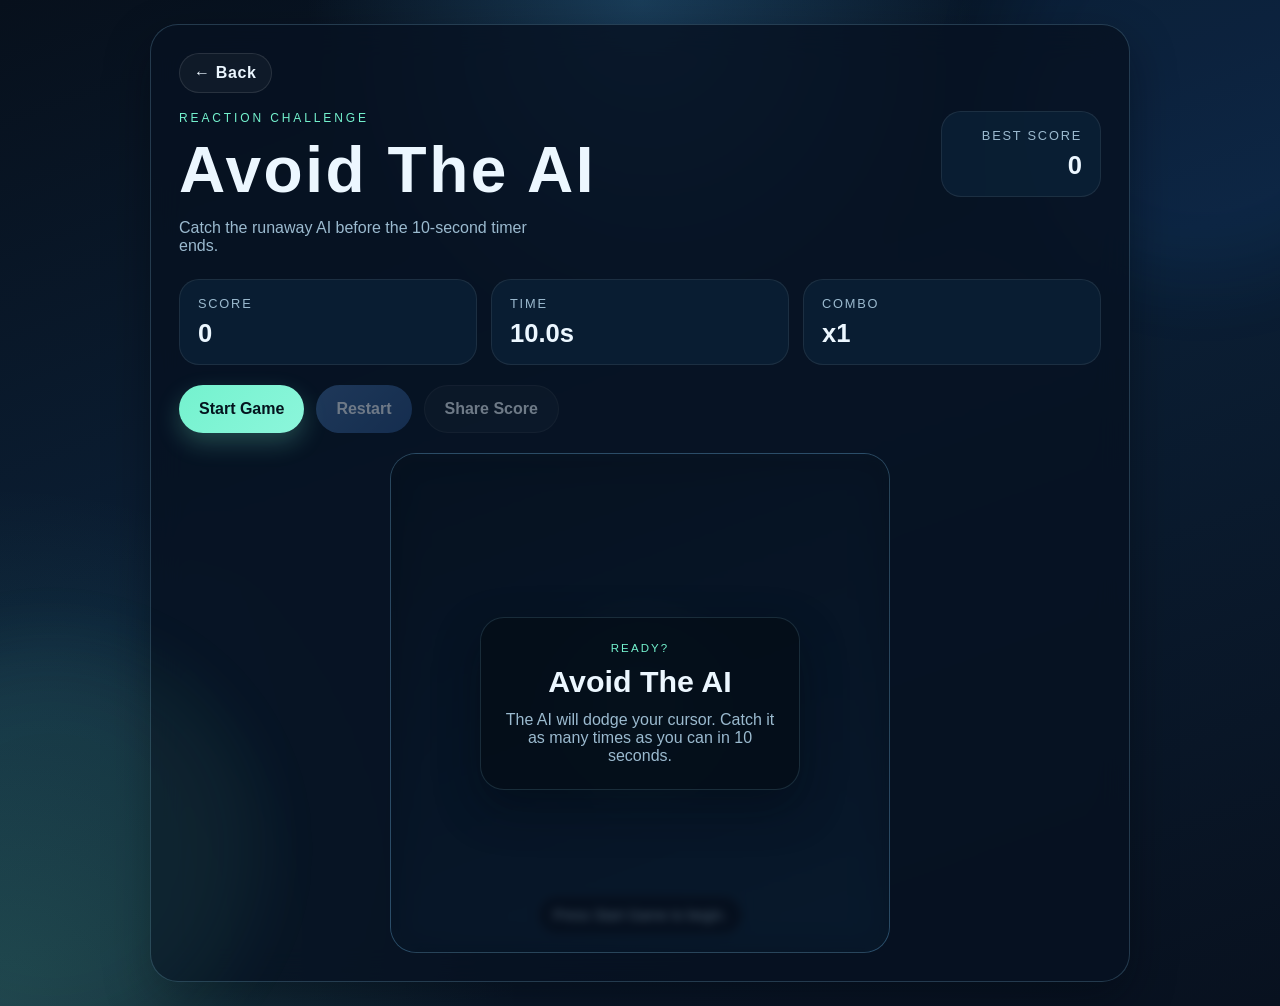
==== avoid-the-ai/index.html @ 606819f0 "Add "Avoid The AI" game with interactive features and styling - Introduced a new game card for "Avoi" ====
<!DOCTYPE html>
<html lang="en">
<head>
  <meta charset="UTF-8">
  <meta name="viewport" content="width=device-width, initial-scale=1.0">
  <title>Avoid The AI</title>
  <link rel="stylesheet" href="style.css">
</head>
<body>
  <main class="app-shell">
    <section class="game-card">
      <a class="back-link" href="../index.html" aria-label="Back to game menu">&larr; Back</a>

      <div class="hero-row">
        <div>
          <p class="eyebrow">Reaction Challenge</p>
          <h1>Avoid The AI</h1>
          <p class="subtitle">Catch the runaway AI before the 10-second timer ends.</p>
        </div>
        <div class="best-score-panel">
          <span class="best-label">Best Score</span>
          <strong id="bestScoreValue">0</strong>
        </div>
      </div>

      <section class="hud" aria-label="Game status">
        <article class="hud-tile">
          <span class="hud-label">Score</span>
          <strong id="scoreValue">0</strong>
        </article>
        <article class="hud-tile">
          <span class="hud-label">Time</span>
          <strong id="timeValue">10.0s</strong>
        </article>
        <article class="hud-tile combo-tile">
          <span class="hud-label">Combo</span>
          <strong id="comboValue">x1</strong>
        </article>
      </section>

      <section class="controls" aria-label="Game controls">
        <button id="startButton" class="ui-button primary">Start Game</button>
        <button id="restartButton" class="ui-button secondary" disabled>Restart</button>
        <button id="shareButton" class="ui-button ghost" disabled>Share Score</button>
      </section>

      <section class="arena-panel">
        <div id="arena" class="arena" aria-label="Game arena">
          <div class="arena-grid" aria-hidden="true"></div>
          <button id="aiButton" class="ai-button hidden" type="button">AI</button>
          <div id="aiMessage" class="ai-message hidden" aria-live="polite"></div>
          <div id="statusToast" class="status-toast">Press Start Game to begin.</div>

          <div id="overlay" class="overlay">
            <div class="overlay-card">
              <p class="overlay-kicker">Ready?</p>
              <h2 id="overlayTitle">Avoid The AI</h2>
              <p id="overlayText">The AI will dodge your cursor. Catch it as many times as you can in 10 seconds.</p>
            </div>
          </div>
        </div>
      </section>
    </section>
  </main>

  <script src="game.js"></script>
</body>
</html>
---- avoid-the-ai/style.css ----
:root {
  --bg: #08111f;
  --bg-accent: #12395b;
  --panel: rgba(7, 18, 34, 0.82);
  --panel-border: rgba(157, 224, 255, 0.2);
  --text: #ecf7ff;
  --muted: #9bbacf;
  --primary: #74f2ce;
  --primary-strong: #2bd8aa;
  --danger: #ff7b72;
  --warning: #ffcf66;
  --shadow: 0 18px 45px rgba(1, 7, 15, 0.4);
}

* {
  box-sizing: border-box;
}

html,
body {
  min-height: 100%;
}

body.small-viewport {
  overflow-x: hidden;
}

body {
  margin: 0;
  font-family: "Trebuchet MS", "Segoe UI", sans-serif;
  color: var(--text);
  background:
    radial-gradient(circle at top, rgba(80, 186, 255, 0.24), transparent 28%),
    radial-gradient(circle at bottom left, rgba(116, 242, 206, 0.16), transparent 32%),
    linear-gradient(160deg, #07101c 0%, #0b1f35 45%, #08111f 100%);
}

body::before,
body::after {
  content: "";
  position: fixed;
  inset: auto;
  width: 32vmax;
  height: 32vmax;
  border-radius: 50%;
  filter: blur(40px);
  opacity: 0.28;
  pointer-events: none;
}

body::before {
  top: -10vmax;
  right: -10vmax;
  background: rgba(40, 133, 255, 0.28);
}

body::after {
  left: -12vmax;
  bottom: -12vmax;
  background: rgba(116, 242, 206, 0.24);
}

.app-shell {
  min-height: 100vh;
  display: grid;
  place-items: center;
  padding: 24px;
}

.game-card {
  width: min(100%, 980px);
  padding: 28px;
  border-radius: 28px;
  background: var(--panel);
  border: 1px solid var(--panel-border);
  box-shadow: var(--shadow);
  backdrop-filter: blur(16px);
}

.back-link {
  display: inline-flex;
  align-items: center;
  gap: 8px;
  margin-bottom: 18px;
  padding: 10px 14px;
  border-radius: 999px;
  border: 1px solid rgba(255, 255, 255, 0.1);
  background: rgba(255, 255, 255, 0.04);
  color: var(--text);
  text-decoration: none;
  font-weight: 700;
  letter-spacing: 0.04em;
  transition: transform 180ms ease, background 180ms ease, border-color 180ms ease;
}

.back-link:hover {
  transform: translateY(-1px);
  background: rgba(116, 242, 206, 0.12);
  border-color: rgba(116, 242, 206, 0.4);
}

.hero-row {
  display: flex;
  justify-content: space-between;
  gap: 16px;
  align-items: start;
}

.eyebrow {
  margin: 0 0 8px;
  font-size: 0.75rem;
  text-transform: uppercase;
  letter-spacing: 0.24em;
  color: var(--primary);
}

h1 {
  margin: 0;
  font-family: Impact, Haettenschweiler, "Arial Narrow Bold", sans-serif;
  font-size: clamp(2.4rem, 5vw, 4.4rem);
  letter-spacing: 0.04em;
}

.subtitle {
  margin: 12px 0 0;
  max-width: 42ch;
  color: var(--muted);
}

.best-score-panel {
  min-width: 160px;
  padding: 16px 18px;
  border-radius: 20px;
  background: rgba(12, 34, 56, 0.82);
  border: 1px solid rgba(255, 255, 255, 0.08);
  text-align: right;
}

.best-label,
.hud-label {
  display: block;
  font-size: 0.8rem;
  text-transform: uppercase;
  letter-spacing: 0.14em;
  color: var(--muted);
}

.best-score-panel strong,
.hud strong {
  display: block;
  margin-top: 8px;
  font-size: clamp(1.4rem, 2vw, 2rem);
}

.hud {
  display: grid;
  grid-template-columns: repeat(3, minmax(0, 1fr));
  gap: 14px;
  margin-top: 24px;
}

.hud-tile {
  padding: 16px 18px;
  border-radius: 20px;
  background: rgba(12, 34, 56, 0.74);
  border: 1px solid rgba(255, 255, 255, 0.08);
  transition: transform 180ms ease, border-color 180ms ease, box-shadow 180ms ease;
}

.hud-tile.active {
  transform: translateY(-2px);
  border-color: rgba(116, 242, 206, 0.6);
  box-shadow: 0 10px 22px rgba(43, 216, 170, 0.18);
}

.combo-tile strong.hot {
  color: var(--warning);
}

.controls {
  display: flex;
  flex-wrap: wrap;
  gap: 12px;
  margin-top: 20px;
}

.ui-button {
  border: 0;
  border-radius: 999px;
  padding: 14px 20px;
  font: inherit;
  font-weight: 700;
  cursor: pointer;
  transition: transform 180ms ease, box-shadow 180ms ease, opacity 180ms ease, background 180ms ease;
}

.ui-button:hover:not(:disabled) {
  transform: translateY(-2px) scale(1.01);
}

.ui-button:active:not(:disabled) {
  transform: translateY(1px) scale(0.99);
}

.ui-button:disabled {
  cursor: not-allowed;
  opacity: 0.45;
}

.ui-button.primary {
  color: #04141e;
  background: linear-gradient(135deg, var(--primary) 0%, #8cf6db 100%);
  box-shadow: 0 10px 24px rgba(116, 242, 206, 0.24);
}

.ui-button.secondary {
  color: var(--text);
  background: linear-gradient(135deg, rgba(71, 120, 182, 0.82) 0%, rgba(44, 88, 148, 0.86) 100%);
}

.ui-button.ghost {
  color: var(--text);
  background: rgba(255, 255, 255, 0.05);
  border: 1px solid rgba(255, 255, 255, 0.08);
}

.arena-panel {
  margin-top: 20px;
}

.arena-panel.compact {
  margin-top: 12px;
}

.arena {
  position: relative;
  width: min(100%, 500px);
  aspect-ratio: 1;
  margin: 0 auto;
  overflow: hidden;
  border-radius: 26px;
  border: 1px solid rgba(157, 224, 255, 0.22);
  background:
    linear-gradient(160deg, rgba(8, 24, 42, 0.98), rgba(13, 40, 67, 0.92)),
    linear-gradient(90deg, transparent 49%, rgba(255, 255, 255, 0.04) 50%, transparent 51%),
    linear-gradient(transparent 49%, rgba(255, 255, 255, 0.04) 50%, transparent 51%);
  background-size: auto, 44px 44px, 44px 44px;
  box-shadow: inset 0 0 30px rgba(0, 0, 0, 0.24);
  touch-action: none;
}

.arena-grid {
  position: absolute;
  inset: 0;
  background:
    radial-gradient(circle at center, rgba(116, 242, 206, 0.14), transparent 34%),
    radial-gradient(circle at center, rgba(116, 242, 206, 0.08) 0 2px, transparent 2px 100%);
  opacity: 0.75;
  pointer-events: none;
}

.ai-button {
  position: absolute;
  left: 0;
  top: 0;
  z-index: 3;
  min-width: 84px;
  height: 56px;
  padding: 0 18px;
  border: 0;
  border-radius: 18px;
  color: #04141e;
  background: linear-gradient(135deg, #ffcf66 0%, #ff9966 100%);
  box-shadow: 0 12px 24px rgba(255, 153, 102, 0.32);
  font: 700 1rem/1 "Trebuchet MS", "Segoe UI", sans-serif;
  letter-spacing: 0.08em;
  text-transform: uppercase;
  user-select: none;
  cursor: pointer;
  transform: translate3d(0, 0, 0);
}

.ai-button.shake {
  animation: shake 240ms ease;
}

.ai-button.hidden,
.ai-message.hidden {
  opacity: 0;
  pointer-events: none;
}

.ai-message {
  position: absolute;
  z-index: 2;
  max-width: 180px;
  padding: 8px 12px;
  border-radius: 14px;
  background: rgba(6, 17, 32, 0.82);
  border: 1px solid rgba(255, 255, 255, 0.08);
  color: var(--text);
  font-size: 0.82rem;
  transform: translate(-50%, -120%);
  animation: bubble-in 900ms ease forwards;
}

.status-toast {
  position: absolute;
  left: 50%;
  bottom: 18px;
  transform: translateX(-50%);
  z-index: 4;
  max-width: calc(100% - 32px);
  padding: 10px 14px;
  border-radius: 999px;
  background: rgba(6, 17, 32, 0.88);
  border: 1px solid rgba(255, 255, 255, 0.08);
  color: var(--muted);
  font-size: 0.9rem;
  text-align: center;
}

.overlay {
  position: absolute;
  inset: 0;
  z-index: 5;
  display: grid;
  place-items: center;
  padding: 24px;
  background: rgba(4, 13, 24, 0.5);
  backdrop-filter: blur(5px);
  transition: opacity 220ms ease, visibility 220ms ease;
}

.overlay.hidden {
  opacity: 0;
  visibility: hidden;
  pointer-events: none;
}

.overlay-card {
  width: min(100%, 320px);
  padding: 24px;
  border-radius: 24px;
  background: rgba(4, 13, 24, 0.78);
  border: 1px solid rgba(157, 224, 255, 0.14);
  text-align: center;
  box-shadow: var(--shadow);
}

.overlay-kicker {
  margin: 0 0 10px;
  color: var(--primary);
  text-transform: uppercase;
  letter-spacing: 0.18em;
  font-size: 0.72rem;
}

.overlay-card h2 {
  margin: 0;
  font-size: 1.9rem;
}

.overlay-card p:last-child {
  margin: 12px 0 0;
  color: var(--muted);
}

.score-popup,
.particle {
  position: absolute;
  left: 0;
  top: 0;
  pointer-events: none;
}

.score-popup {
  z-index: 6;
  color: var(--primary);
  font-weight: 700;
  text-shadow: 0 4px 16px rgba(43, 216, 170, 0.3);
  animation: score-rise 900ms ease forwards;
}

.particle {
  z-index: 2;
  width: 10px;
  height: 10px;
  border-radius: 50%;
  animation: particle-burst 520ms ease forwards;
}

@keyframes shake {
  0% { transform: translate3d(0, 0, 0); }
  25% { transform: translate3d(-6px, 2px, 0) rotate(-4deg); }
  50% { transform: translate3d(5px, -2px, 0) rotate(3deg); }
  75% { transform: translate3d(-3px, -2px, 0) rotate(-2deg); }
  100% { transform: translate3d(0, 0, 0); }
}

@keyframes score-rise {
  0% {
    opacity: 0;
    transform: translate(-50%, 0) scale(0.8);
  }
  20% {
    opacity: 1;
  }
  100% {
    opacity: 0;
    transform: translate(-50%, -70px) scale(1.08);
  }
}

@keyframes particle-burst {
  0% {
    opacity: 0.95;
    transform: translate(0, 0) scale(1);
  }
  100% {
    opacity: 0;
    transform: translate(var(--tx), var(--ty)) scale(0.2);
  }
}

@keyframes bubble-in {
  0% {
    opacity: 0;
    transform: translate(-50%, -110%) scale(0.85);
  }
  18% {
    opacity: 1;
    transform: translate(-50%, -125%) scale(1);
  }
  100% {
    opacity: 0;
    transform: translate(-50%, -140%) scale(0.96);
  }
}

@media (max-width: 700px) {
  .game-card {
    padding: 16px;
    border-radius: 20px;
  }

  .back-link {
    margin-bottom: 12px;
    padding: 9px 12px;
    font-size: 0.9rem;
  }

  .hero-row {
    align-items: center;
    gap: 10px;
  }

  .best-score-panel {
    width: 100%;
    min-width: 0;
    padding: 10px 14px;
    border-radius: 16px;
    text-align: left;
  }

  .hud {
    grid-template-columns: repeat(3, minmax(0, 1fr));
    gap: 8px;
    margin-top: 14px;
  }

  .hud-tile {
    padding: 10px 12px;
    border-radius: 16px;
  }

  .hud strong {
    font-size: 1.16rem;
  }

  .controls {
    display: grid;
    grid-template-columns: 1fr;
    gap: 10px;
    margin-top: 14px;
  }

  .ui-button {
    width: 100%;
    padding: 13px 18px;
  }

  .ai-button {
    min-width: 76px;
    height: 52px;
  }

  body.small-viewport .eyebrow,
  body.small-viewport .subtitle {
    display: none;
  }

  body.small-viewport h1 {
    font-size: clamp(2rem, 10vw, 3rem);
  }

  body.small-viewport .hero-row > div:first-child {
    width: 100%;
  }

  body.small-viewport .arena {
    width: 100%;
    max-width: none;
    border-radius: 20px;
  }

  body.mobile-gameplay {
    background: #04101c;
  }

  body.mobile-gameplay::before,
  body.mobile-gameplay::after {
    opacity: 0.12;
  }

  body.mobile-gameplay .app-shell {
    min-height: 100svh;
    padding: 0;
    display: block;
  }

  body.mobile-gameplay .game-card {
    width: 100%;
    min-height: 100svh;
    padding: max(12px, env(safe-area-inset-top)) 12px max(12px, env(safe-area-inset-bottom)) 12px;
    border: 0;
    border-radius: 0;
    box-shadow: none;
    background: linear-gradient(180deg, rgba(5, 15, 28, 0.96), rgba(3, 10, 19, 1));
    display: grid;
    grid-template-rows: auto auto auto 1fr;
    gap: 10px;
  }

  body.mobile-gameplay .hero-row {
    display: grid;
    grid-template-columns: 1fr;
    gap: 0;
  }

  body.mobile-gameplay .back-link {
    width: fit-content;
    margin-bottom: 6px;
    padding: 8px 12px;
    font-size: 0.82rem;
    background: rgba(10, 28, 46, 0.88);
  }

  body.mobile-gameplay .best-score-panel {
    display: none;
  }

  body.mobile-gameplay h1 {
    font-size: 1.4rem;
    letter-spacing: 0.05em;
  }

  body.mobile-gameplay .hud {
    margin-top: 0;
  }

  body.mobile-gameplay .hud-tile {
    padding: 9px 10px;
    background: rgba(10, 28, 46, 0.88);
  }

  body.mobile-gameplay .hud-label {
    font-size: 0.62rem;
    letter-spacing: 0.12em;
  }

  body.mobile-gameplay .controls {
    grid-template-columns: repeat(3, minmax(0, 1fr));
    margin-top: 0;
  }

  body.mobile-gameplay .ui-button {
    padding: 12px 10px;
    font-size: 0.92rem;
  }

  body.mobile-gameplay #startButton {
    display: none;
  }

  body.mobile-gameplay .arena-panel,
  body.mobile-gameplay .arena {
    height: 100%;
  }

  body.mobile-gameplay .arena-panel {
    margin-top: 0;
  }

  body.mobile-gameplay .arena {
    aspect-ratio: auto;
    min-height: 58svh;
    border-radius: 22px;
  }

  body.mobile-gameplay .overlay {
    padding: 18px;
  }

  body.mobile-gameplay .overlay-card {
    width: min(100%, 280px);
    padding: 18px;
  }

  body.mobile-gameplay .status-toast {
    bottom: 12px;
    padding: 8px 12px;
    font-size: 0.82rem;
  }
}

@media (prefers-reduced-motion: reduce) {
  *,
  *::before,
  *::after {
    animation-duration: 0.01ms !important;
    animation-iteration-count: 1 !important;
    transition-duration: 0.01ms !important;
    scroll-behavior: auto !important;
  }
}
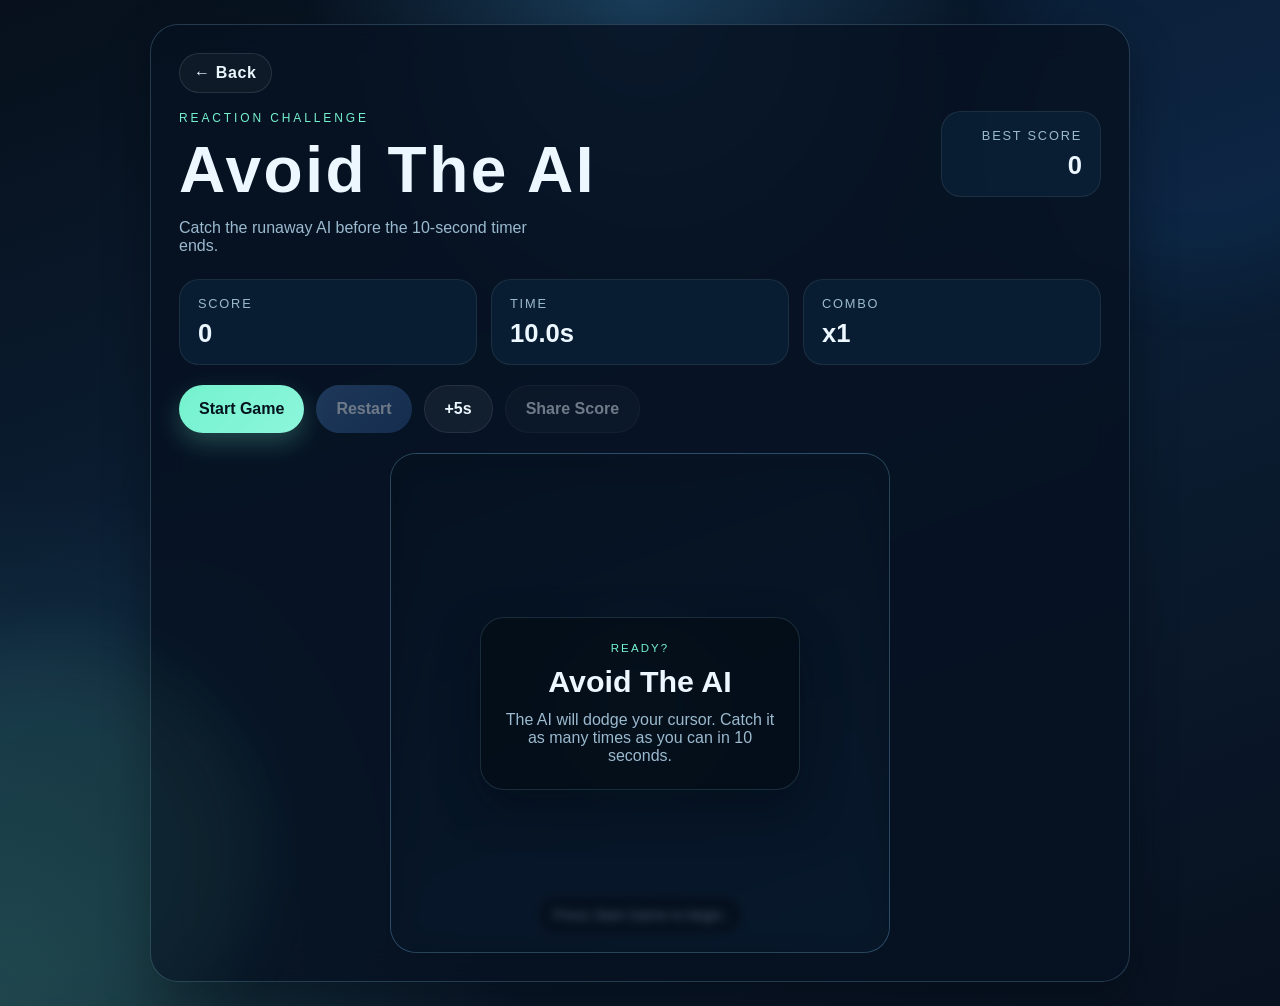
==== commit d2198d7c: "feat: Add the 'Avoid the AI' game, including its JavaScript logic, HTML structure, and CSS styling." ====
--- a/avoid-the-ai/index.html
+++ b/avoid-the-ai/index.html
@@ -41,6 +41,7 @@
       <section class="controls" aria-label="Game controls">
         <button id="startButton" class="ui-button primary">Start Game</button>
         <button id="restartButton" class="ui-button secondary" disabled>Restart</button>
+        <button id="addTimeButton" class="ui-button ghost">+5s</button>
         <button id="shareButton" class="ui-button ghost" disabled>Share Score</button>
       </section>
 
@@ -63,6 +64,35 @@
     </section>
   </main>
 
+  <!-- Score Modal -->
+  <div id="scoreModal" class="score-modal hidden" role="dialog" aria-modal="true" aria-labelledby="modalTitle">
+    <div class="score-modal-backdrop"></div>
+    <div class="score-modal-card">
+      <div class="modal-glow"></div>
+      <p class="modal-kicker">Run Complete</p>
+      <h2 id="modalTitle" class="modal-title">Game Over</h2>
+      <div class="modal-stats">
+        <div class="modal-stat">
+          <span class="modal-stat-label">Score</span>
+          <strong id="modalScore" class="modal-stat-value">0</strong>
+        </div>
+        <div class="modal-stat modal-stat--accent">
+          <span class="modal-stat-label">Best</span>
+          <strong id="modalBest" class="modal-stat-value">0</strong>
+        </div>
+        <div class="modal-stat">
+          <span class="modal-stat-label">Combo Peak</span>
+          <strong id="modalCombo" class="modal-stat-value">x1</strong>
+        </div>
+      </div>
+      <div id="modalNewRecord" class="modal-new-record hidden">🏆 New Record!</div>
+      <div class="modal-actions">
+        <button id="modalPlayAgain" class="ui-button primary">Play Again</button>
+        <button id="modalShare" class="ui-button ghost">Share Score</button>
+      </div>
+    </div>
+  </div>
+
   <script src="game.js"></script>
 </body>
 </html>
--- a/avoid-the-ai/style.css
+++ b/avoid-the-ai/style.css
@@ -277,7 +277,7 @@
   text-transform: uppercase;
   user-select: none;
   cursor: pointer;
-  transform: translate3d(0, 0, 0);
+  transform: translateZ(0);
 }
 
 .ai-button.shake {
@@ -531,7 +531,7 @@
 
   body.mobile-gameplay .game-card {
     width: 100%;
-    min-height: 100svh;
+    /* min-height: 100svh; */
     padding: max(12px, env(safe-area-inset-top)) 12px max(12px, env(safe-area-inset-bottom)) 12px;
     border: 0;
     border-radius: 0;
@@ -580,13 +580,19 @@
   }
 
   body.mobile-gameplay .controls {
-    grid-template-columns: repeat(3, minmax(0, 1fr));
+    grid-template-columns: repeat(2, minmax(0, 1fr));
     margin-top: 0;
+    align-self: start;
+    align-items: start;
+    grid-auto-rows: min-content;
   }
 
   body.mobile-gameplay .ui-button {
+    min-height: 52px;
+    height: 52px;
     padding: 12px 10px;
     font-size: 0.92rem;
+    align-self: start;
   }
 
   body.mobile-gameplay #startButton {
@@ -633,4 +639,169 @@
     transition-duration: 0.01ms !important;
     scroll-behavior: auto !important;
   }
+}
+
+/* ─── Score Modal ─────────────────────────────────────── */
+.score-modal {
+  position: fixed;
+  inset: 0;
+  z-index: 100;
+  display: grid;
+  place-items: center;
+  padding: 24px;
+  transition: opacity 300ms ease, visibility 300ms ease;
+}
+
+.score-modal.hidden {
+  opacity: 0;
+  visibility: hidden;
+  pointer-events: none;
+}
+
+.score-modal.entering .score-modal-card {
+  transform: translateY(30px) scale(0.94);
+  opacity: 0;
+}
+
+.score-modal-backdrop {
+  position: absolute;
+  inset: 0;
+  background: rgba(2, 8, 18, 0.72);
+  backdrop-filter: blur(12px);
+}
+
+.score-modal-card {
+  position: relative;
+  width: min(100%, 440px);
+  padding: 40px 36px 36px;
+  border-radius: 32px;
+  background: linear-gradient(160deg, rgba(10, 28, 50, 0.95) 0%, rgba(6, 17, 34, 0.98) 100%);
+  border: 1px solid rgba(116, 242, 206, 0.22);
+  box-shadow:
+    0 0 0 1px rgba(116, 242, 206, 0.06),
+    0 32px 80px rgba(0, 0, 0, 0.55),
+    0 0 60px rgba(116, 242, 206, 0.06) inset;
+  text-align: center;
+  transition: transform 380ms cubic-bezier(0.22, 1, 0.36, 1), opacity 380ms ease;
+}
+
+/* Ambient glow inside card */
+.modal-glow {
+  position: absolute;
+  top: -60px;
+  left: 50%;
+  transform: translateX(-50%);
+  width: 220px;
+  height: 220px;
+  border-radius: 50%;
+  background: radial-gradient(circle, rgba(116, 242, 206, 0.18) 0%, transparent 70%);
+  pointer-events: none;
+}
+
+.modal-kicker {
+  margin: 0 0 10px;
+  font-size: 0.72rem;
+  text-transform: uppercase;
+  letter-spacing: 0.28em;
+  color: var(--primary);
+}
+
+.modal-title {
+  margin: 0 0 28px;
+  font-family: Impact, Haettenschweiler, "Arial Narrow Bold", sans-serif;
+  font-size: clamp(2rem, 6vw, 3rem);
+  letter-spacing: 0.06em;
+  background: linear-gradient(135deg, #ffffff 20%, var(--primary) 100%);
+  -webkit-background-clip: text;
+  -webkit-text-fill-color: transparent;
+  background-clip: text;
+}
+
+.modal-stats {
+  display: grid;
+  grid-template-columns: repeat(3, minmax(0, 1fr));
+  gap: 12px;
+  margin-bottom: 20px;
+}
+
+.modal-stat {
+  padding: 18px 12px;
+  border-radius: 20px;
+  background: rgba(12, 34, 60, 0.80);
+  border: 1px solid rgba(255, 255, 255, 0.07);
+}
+
+.modal-stat--accent {
+  background: rgba(116, 242, 206, 0.09);
+  border-color: rgba(116, 242, 206, 0.25);
+}
+
+.modal-stat-label {
+  display: block;
+  font-size: 0.68rem;
+  text-transform: uppercase;
+  letter-spacing: 0.16em;
+  color: var(--muted);
+  margin-bottom: 10px;
+}
+
+.modal-stat-value {
+  display: block;
+  font-size: clamp(1.5rem, 4vw, 2.1rem);
+  font-weight: 700;
+  color: var(--text);
+}
+
+.modal-stat--accent .modal-stat-value {
+  color: var(--primary);
+}
+
+.modal-new-record {
+  margin-bottom: 20px;
+  padding: 10px 20px;
+  border-radius: 999px;
+  background: linear-gradient(135deg, rgba(255, 207, 102, 0.18), rgba(255, 153, 102, 0.12));
+  border: 1px solid rgba(255, 207, 102, 0.36);
+  color: var(--warning);
+  font-weight: 700;
+  font-size: 0.92rem;
+  letter-spacing: 0.06em;
+  animation: record-pulse 1.6s ease infinite;
+}
+
+.modal-new-record.hidden {
+  display: none;
+}
+
+.modal-actions {
+  display: flex;
+  gap: 12px;
+  justify-content: center;
+  flex-wrap: wrap;
+}
+
+.modal-actions .ui-button {
+  flex: 1;
+  min-width: 130px;
+}
+
+@keyframes record-pulse {
+  0%, 100% { box-shadow: 0 0 0 0 rgba(255, 207, 102, 0.28); }
+  50% { box-shadow: 0 0 0 8px rgba(255, 207, 102, 0); }
+}
+
+@media (max-width: 700px) {
+  .score-modal-card {
+    padding: 28px 20px 24px;
+    border-radius: 26px;
+  }
+
+  .modal-stats {
+    gap: 8px;
+  }
+
+  .modal-stat {
+    padding: 14px 8px;
+    border-radius: 16px;
+  }
 }
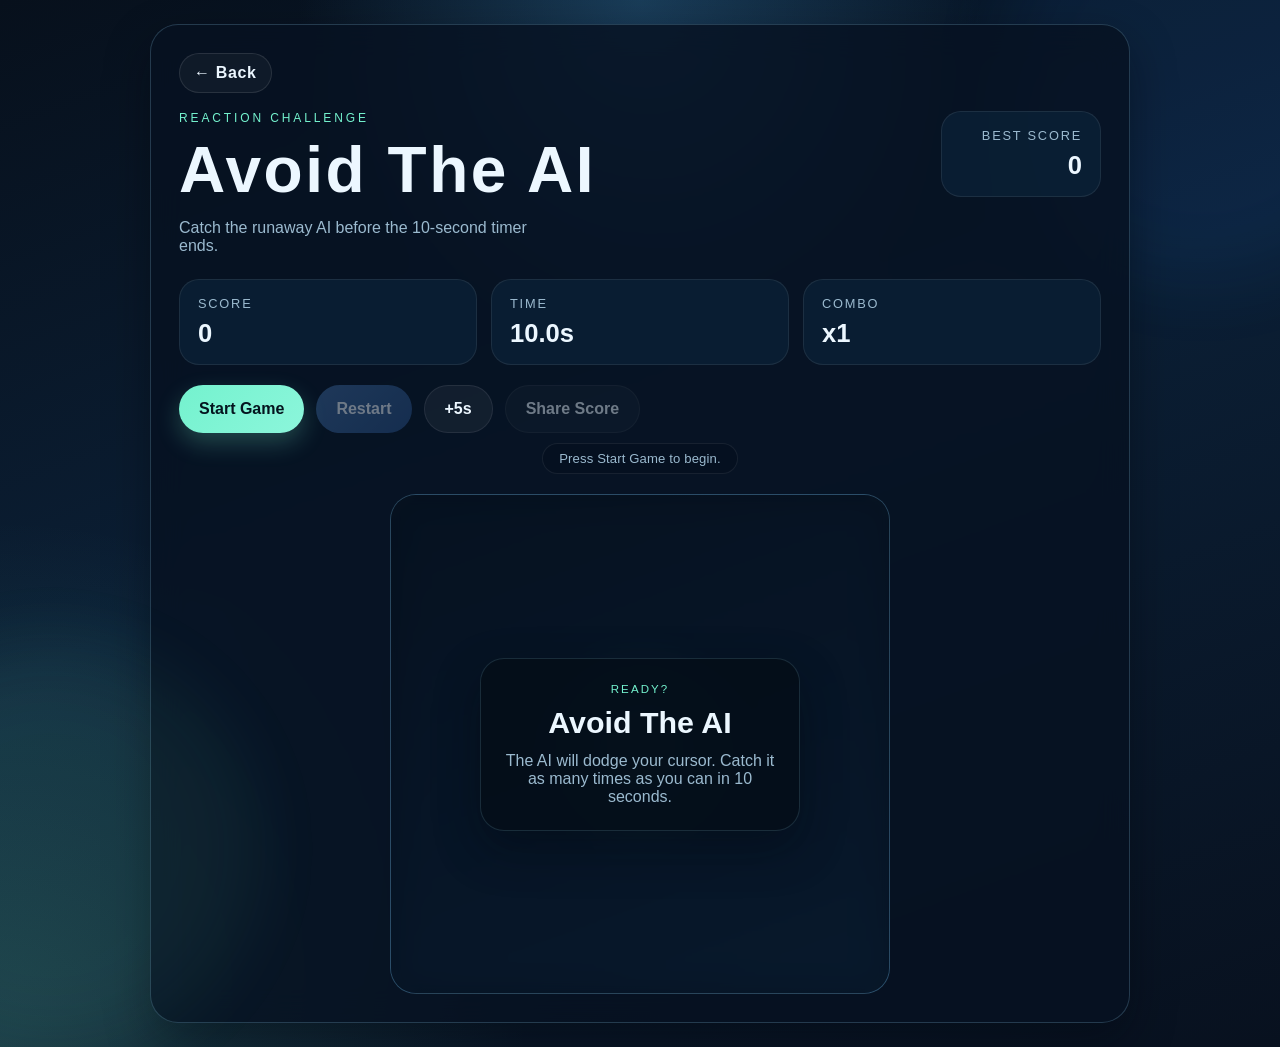
==== commit 6a1ecbd0: "feat: Add initial HTML and CSS for the "Avoid The AI" game." ====
--- a/avoid-the-ai/index.html
+++ b/avoid-the-ai/index.html
@@ -45,14 +45,14 @@
         <button id="shareButton" class="ui-button ghost" disabled>Share Score</button>
       </section>
 
+      <div id="statusToast" class="status-toast">Press Start Game to begin.</div>
+
       <section class="arena-panel">
         <div id="arena" class="arena" aria-label="Game arena">
           <div class="arena-grid" aria-hidden="true"></div>
           <button id="aiButton" class="ai-button hidden" type="button">AI</button>
           <div id="aiMessage" class="ai-message hidden" aria-live="polite"></div>
-          <div id="statusToast" class="status-toast">Press Start Game to begin.</div>
-
-          <div id="overlay" class="overlay">
+        <div id="overlay" class="overlay">
             <div class="overlay-card">
               <p class="overlay-kicker">Ready?</p>
               <h2 id="overlayTitle">Avoid The AI</h2>
--- a/avoid-the-ai/style.css
+++ b/avoid-the-ai/style.css
@@ -305,19 +305,18 @@
 }
 
 .status-toast {
-  position: absolute;
-  left: 50%;
-  bottom: 18px;
-  transform: translateX(-50%);
-  z-index: 4;
-  max-width: calc(100% - 32px);
-  padding: 10px 14px;
+  display: block;
+  margin: 10px auto 0;
+  width: fit-content;
+  max-width: 100%;
+  padding: 7px 16px;
   border-radius: 999px;
-  background: rgba(6, 17, 32, 0.88);
-  border: 1px solid rgba(255, 255, 255, 0.08);
+  background: rgba(6, 17, 32, 0.72);
+  border: 1px solid rgba(255, 255, 255, 0.07);
   color: var(--muted);
-  font-size: 0.9rem;
+  font-size: 0.82rem;
   text-align: center;
+  letter-spacing: 0.01em;
 }
 
 .overlay {
@@ -624,9 +623,9 @@
   }
 
   body.mobile-gameplay .status-toast {
-    bottom: 12px;
-    padding: 8px 12px;
-    font-size: 0.82rem;
+    padding: 6px 12px;
+    font-size: 0.78rem;
+    margin-top: 6px;
   }
 }
 
